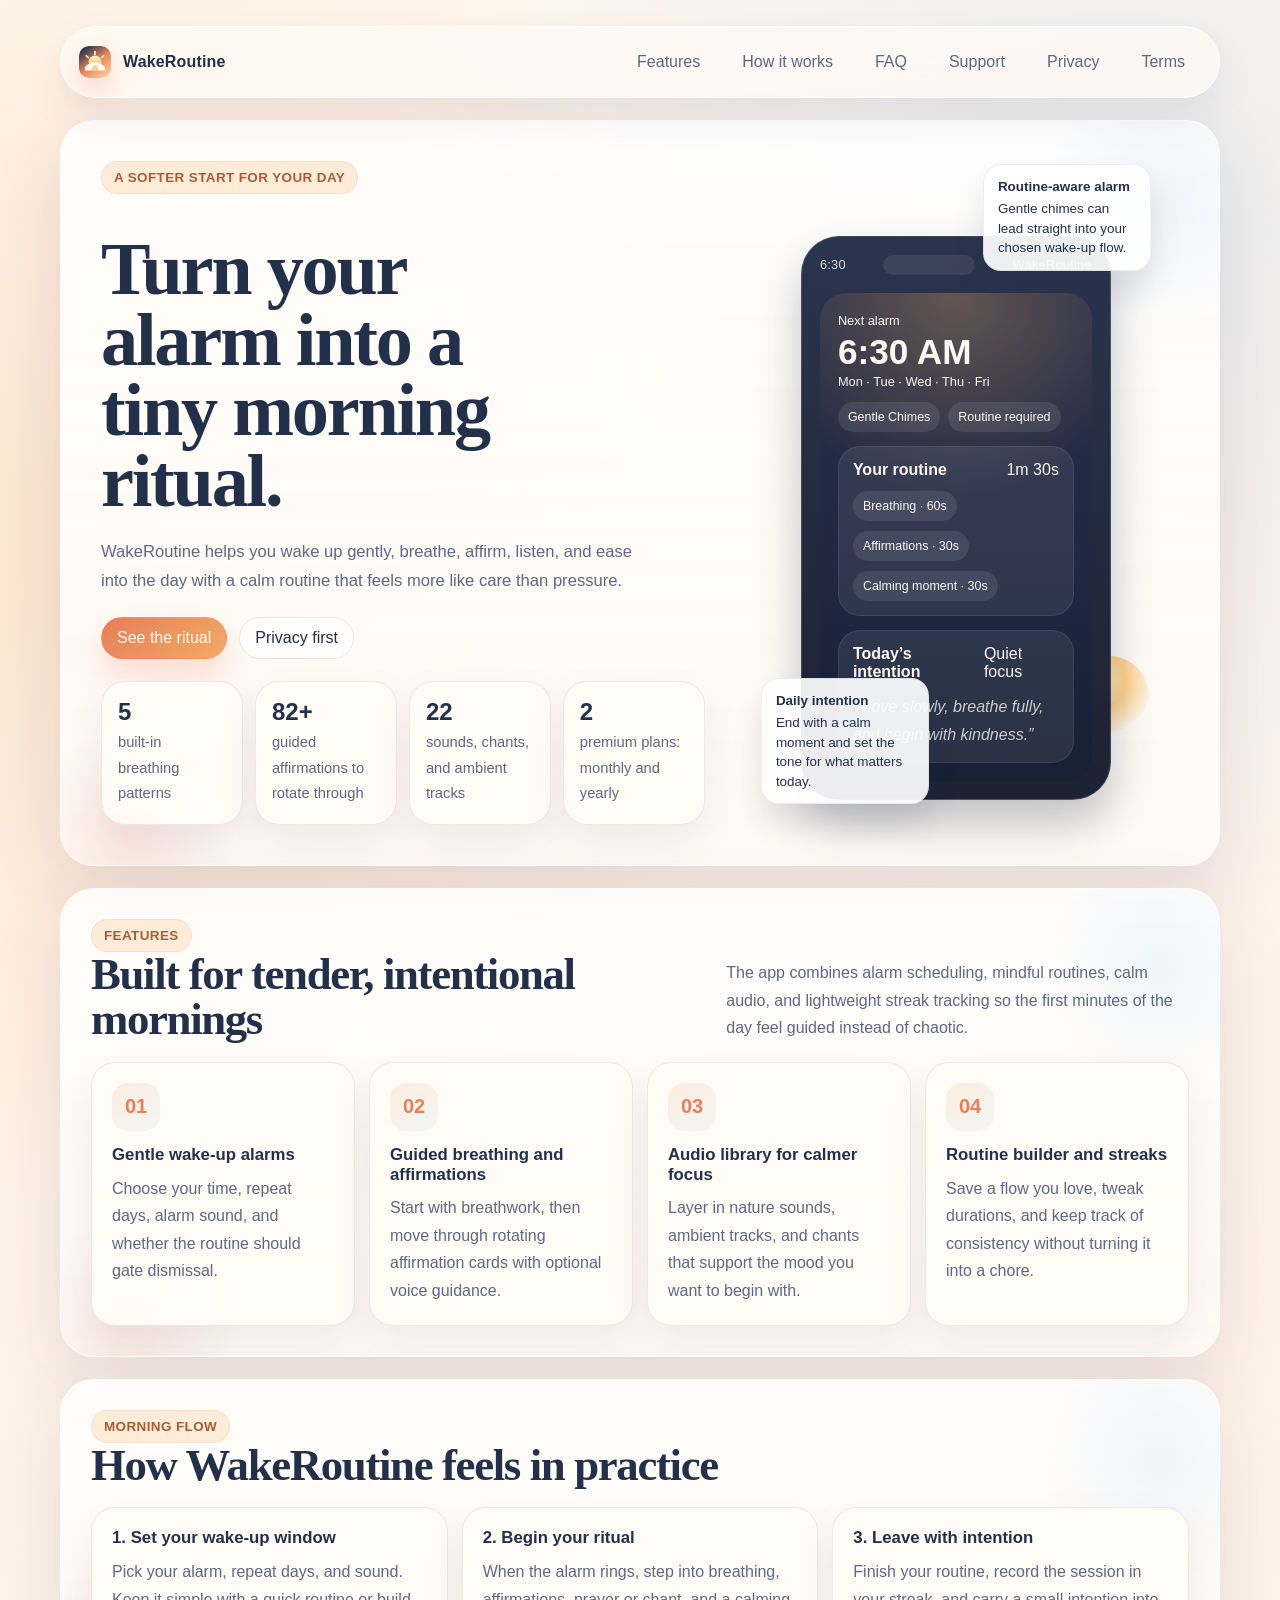
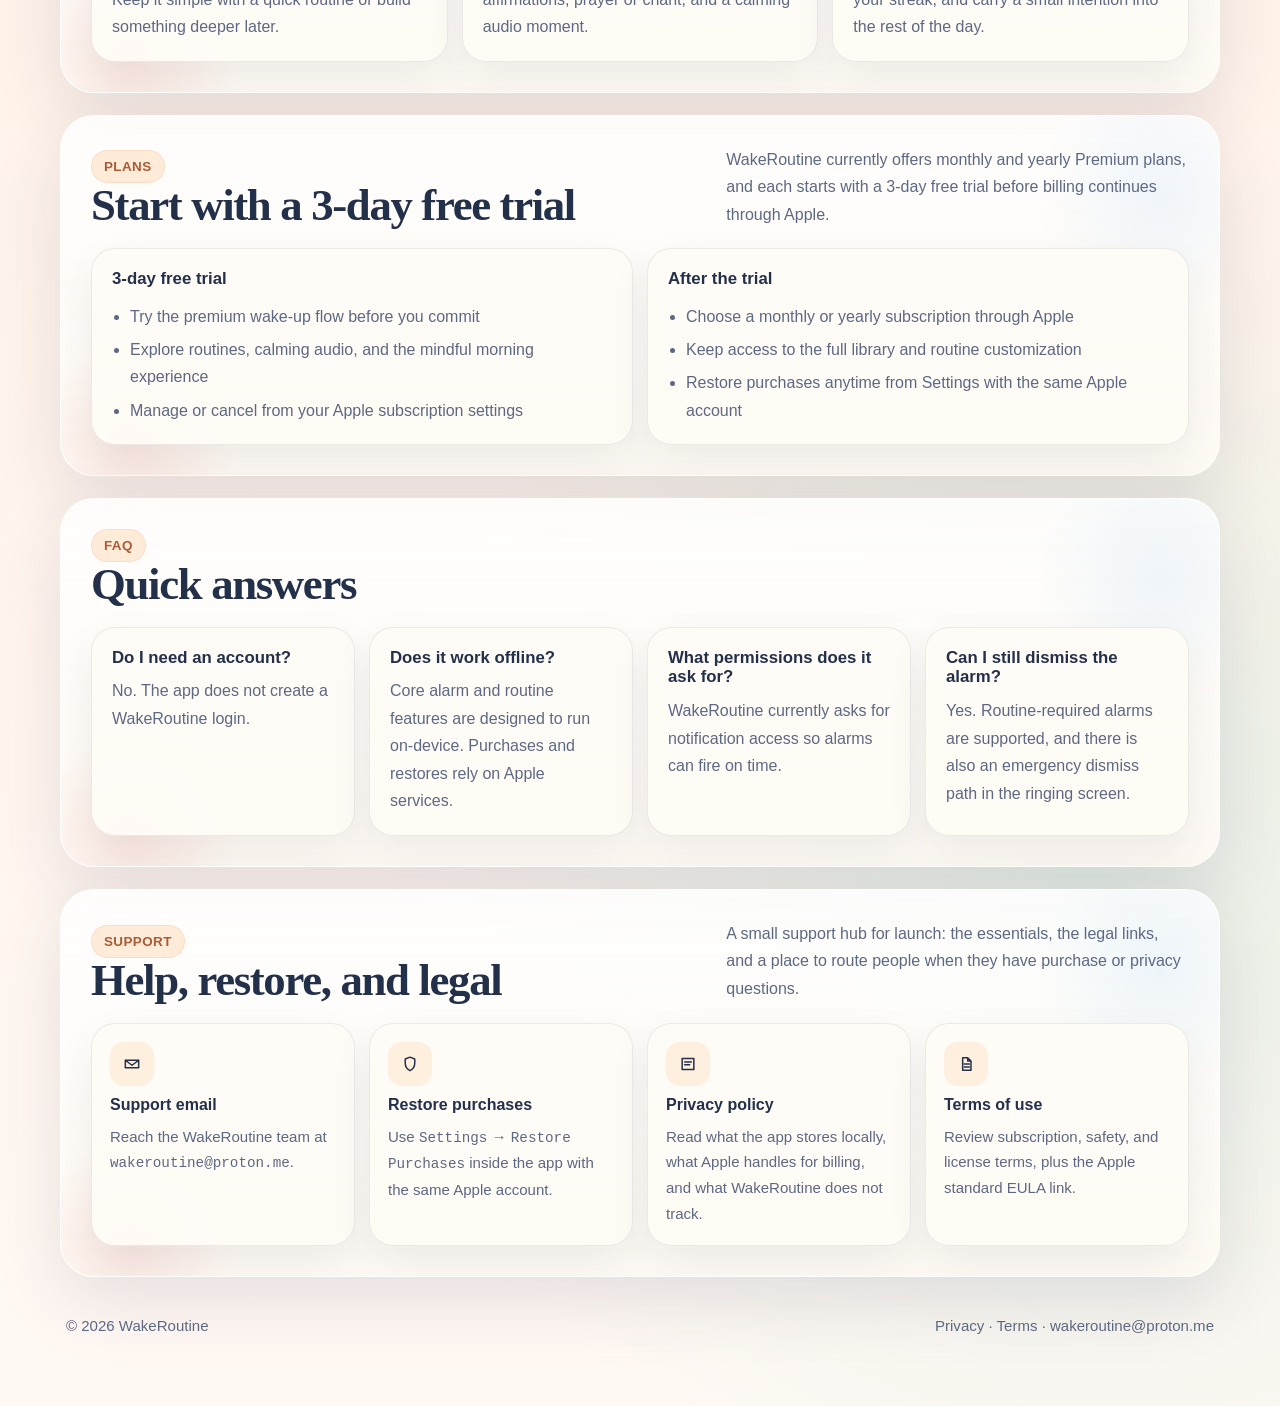
==== index.html @ e78e5053 "Add WakeRoutine marketing website" ====
<!DOCTYPE html>
<html lang="en">
<head>
  <meta charset="UTF-8" />
  <meta name="viewport" content="width=device-width, initial-scale=1.0" />
  <title>WakeRoutine | Gentle alarms and mindful morning rituals</title>
  <meta
    name="description"
    content="WakeRoutine is an iPhone wake-up ritual app with gentle alarms, guided breathing, affirmations, calming audio, chants, streaks, and a customizable morning flow."
  />
  <link rel="icon" href="assets/brand-mark.svg" type="image/svg+xml" />
  <link rel="stylesheet" href="site.css?v=1" />
</head>
<body>
  <div class="page-shell">
    <nav class="topbar" aria-label="Primary">
      <a class="brand" href="./">
        <img src="assets/brand-mark.svg" alt="WakeRoutine brand mark" />
        <span>WakeRoutine</span>
      </a>
      <div class="nav-links">
        <a href="#features">Features</a>
        <a href="#flow">How it works</a>
        <a href="#faq">FAQ</a>
        <a href="#support">Support</a>
        <a href="privacy/">Privacy</a>
        <a href="terms/">Terms</a>
      </div>
    </nav>

    <main class="section-stack">
      <section class="hero">
        <div class="hero-copy">
          <span class="eyebrow">A softer start for your day</span>
          <div>
            <h1>Turn your alarm into a tiny morning ritual.</h1>
          </div>
          <p>
            WakeRoutine helps you wake up gently, breathe, affirm, listen, and ease into the day
            with a calm routine that feels more like care than pressure.
          </p>
          <div class="cta-row">
            <a class="button-link primary" href="#features">See the ritual</a>
            <a class="button-link ghost" href="privacy/">Privacy first</a>
          </div>
          <div class="stats-grid" aria-label="WakeRoutine highlights">
            <article class="stat-card">
              <strong>5</strong>
              <p>built-in breathing patterns</p>
            </article>
            <article class="stat-card">
              <strong>82+</strong>
              <p>guided affirmations to rotate through</p>
            </article>
            <article class="stat-card">
              <strong>22</strong>
              <p>sounds, chants, and ambient tracks</p>
            </article>
            <article class="stat-card">
              <strong>2</strong>
              <p>premium plans: monthly and yearly</p>
            </article>
          </div>
        </div>

        <div class="hero-visual" aria-label="WakeRoutine phone preview">
          <div class="phone-scene">
            <div class="hero-notes" aria-label="WakeRoutine highlights">
              <div class="floating-note one">
                <strong>Routine-aware alarm</strong>
                Gentle chimes can lead straight into your chosen wake-up flow.
              </div>
              <div class="floating-note two">
                <strong>Daily intention</strong>
                End with a calm moment and set the tone for what matters today.
              </div>
            </div>
            <div class="sun-coin" aria-hidden="true"></div>
            <div class="phone-frame">
              <div class="phone-top">
                <span>6:30</span>
                <div class="notch" aria-hidden="true"></div>
                <span>WakeRoutine</span>
              </div>
              <div class="phone-surface">
                <span class="phone-label">Next alarm</span>
                <strong class="alarm-time">6:30 AM</strong>
                <span class="phone-label">Mon · Tue · Wed · Thu · Fri</span>

                <div class="days-row">
                  <span class="day-pill">Gentle Chimes</span>
                  <span class="day-pill">Routine required</span>
                </div>

                <div class="routine-card">
                  <header>
                    <strong>Your routine</strong>
                    <span>1m 30s</span>
                  </header>
                  <div class="steps-cloud">
                    <span class="step-pill">Breathing · 60s</span>
                    <span class="step-pill">Affirmations · 30s</span>
                    <span class="step-pill">Calming moment · 30s</span>
                  </div>
                </div>

                <div class="intention-card">
                  <header>
                    <strong>Today’s intention</strong>
                    <span>Quiet focus</span>
                  </header>
                  <p>“Move slowly, breathe fully, and begin with kindness.”</p>
                </div>
              </div>
            </div>
          </div>
        </div>
      </section>

      <section class="panel" id="features">
        <div class="panel-head">
          <div>
            <span class="tag">Features</span>
            <h2>Built for tender, intentional mornings</h2>
          </div>
          <p class="panel-subcopy">
            The app combines alarm scheduling, mindful routines, calm audio, and lightweight
            streak tracking so the first minutes of the day feel guided instead of chaotic.
          </p>
        </div>

        <div class="card-grid">
          <article class="card">
            <div class="icon-chip">01</div>
            <h3>Gentle wake-up alarms</h3>
            <p>Choose your time, repeat days, alarm sound, and whether the routine should gate dismissal.</p>
          </article>
          <article class="card">
            <div class="icon-chip">02</div>
            <h3>Guided breathing and affirmations</h3>
            <p>Start with breathwork, then move through rotating affirmation cards with optional voice guidance.</p>
          </article>
          <article class="card">
            <div class="icon-chip">03</div>
            <h3>Audio library for calmer focus</h3>
            <p>Layer in nature sounds, ambient tracks, and chants that support the mood you want to begin with.</p>
          </article>
          <article class="card">
            <div class="icon-chip">04</div>
            <h3>Routine builder and streaks</h3>
            <p>Save a flow you love, tweak durations, and keep track of consistency without turning it into a chore.</p>
          </article>
        </div>
      </section>

      <section class="panel" id="flow">
        <div class="panel-head">
          <div>
            <span class="tag">Morning flow</span>
            <h2>How WakeRoutine feels in practice</h2>
          </div>
        </div>

        <div class="flow-grid">
          <article class="flow-card">
            <h3>1. Set your wake-up window</h3>
            <p>Pick your alarm, repeat days, and sound. Keep it simple with a quick routine or build something deeper later.</p>
          </article>
          <article class="flow-card">
            <h3>2. Begin your ritual</h3>
            <p>When the alarm rings, step into breathing, affirmations, prayer or chant, and a calming audio moment.</p>
          </article>
          <article class="flow-card">
            <h3>3. Leave with intention</h3>
            <p>Finish your routine, record the session in your streak, and carry a small intention into the rest of the day.</p>
          </article>
        </div>
      </section>

      <section class="panel">
        <div class="panel-head">
          <div>
            <span class="tag">Plans</span>
            <h2>Start with a 3-day free trial</h2>
          </div>
          <p class="panel-subcopy">
            WakeRoutine currently offers monthly and yearly Premium plans, and each starts with a
            3-day free trial before billing continues through Apple.
          </p>
        </div>

        <div class="comparison-grid">
          <article class="mini-card">
            <h3>3-day free trial</h3>
            <ul>
              <li>Try the premium wake-up flow before you commit</li>
              <li>Explore routines, calming audio, and the mindful morning experience</li>
              <li>Manage or cancel from your Apple subscription settings</li>
            </ul>
          </article>
          <article class="mini-card">
            <h3>After the trial</h3>
            <ul>
              <li>Choose a monthly or yearly subscription through Apple</li>
              <li>Keep access to the full library and routine customization</li>
              <li>Restore purchases anytime from Settings with the same Apple account</li>
            </ul>
          </article>
        </div>
      </section>

      <section class="panel" id="faq">
        <div class="panel-head">
          <div>
            <span class="tag">FAQ</span>
            <h2>Quick answers</h2>
          </div>
        </div>

        <div class="faq-grid">
          <article class="faq-card">
            <h3>Do I need an account?</h3>
            <p>No. The app does not create a WakeRoutine login.</p>
          </article>
          <article class="faq-card">
            <h3>Does it work offline?</h3>
            <p>Core alarm and routine features are designed to run on-device. Purchases and restores rely on Apple services.</p>
          </article>
          <article class="faq-card">
            <h3>What permissions does it ask for?</h3>
            <p>WakeRoutine currently asks for notification access so alarms can fire on time.</p>
          </article>
          <article class="faq-card">
            <h3>Can I still dismiss the alarm?</h3>
            <p>Yes. Routine-required alarms are supported, and there is also an emergency dismiss path in the ringing screen.</p>
          </article>
        </div>
      </section>

      <section class="panel" id="support">
        <div class="panel-head">
          <div>
            <span class="tag">Support</span>
            <h2>Help, restore, and legal</h2>
          </div>
          <p class="panel-subcopy">
            A small support hub for launch: the essentials, the legal links, and a place to route
            people when they have purchase or privacy questions.
          </p>
        </div>

        <div class="support-links-grid">
          <a class="support-link-card" href="mailto:wakeroutine@proton.me?subject=WakeRoutine%20support">
            <span class="support-link-icon" aria-hidden="true">
              <svg viewBox="0 0 24 24" fill="none">
                <path d="M4 7.5h16v9H4zm0 0 8 6 8-6" stroke="currentColor" stroke-width="1.8" stroke-linecap="round" stroke-linejoin="round"/>
              </svg>
            </span>
            <span class="support-link-title">Support email</span>
            <p>Reach the WakeRoutine team at <span class="mono">wakeroutine@proton.me</span>.</p>
          </a>

          <article class="support-link-card">
            <span class="support-link-icon" aria-hidden="true">
              <svg viewBox="0 0 24 24" fill="none">
                <path d="M12 3.8 6.3 6v5.1c0 3.7 2.1 7.1 5.7 8.9 3.6-1.8 5.7-5.2 5.7-8.9V6z" stroke="currentColor" stroke-width="1.8" stroke-linejoin="round"/>
              </svg>
            </span>
            <span class="support-link-title">Restore purchases</span>
            <p>Use <span class="mono">Settings</span> → <span class="mono">Restore Purchases</span> inside the app with the same Apple account.</p>
          </article>

          <a class="support-link-card" href="privacy/">
            <span class="support-link-icon" aria-hidden="true">
              <svg viewBox="0 0 24 24" fill="none">
                <path d="M5 5.5h14v13H5zM8 9.5h8M8 13h6" stroke="currentColor" stroke-width="1.8" stroke-linecap="round" stroke-linejoin="round"/>
              </svg>
            </span>
            <span class="support-link-title">Privacy policy</span>
            <p>Read what the app stores locally, what Apple handles for billing, and what WakeRoutine does not track.</p>
          </a>

          <a class="support-link-card" href="terms/">
            <span class="support-link-icon" aria-hidden="true">
              <svg viewBox="0 0 24 24" fill="none">
                <path d="M8 4.5h6l4 4v11H8zM14 4.5v4h4M10 12h6M10 15.5h6" stroke="currentColor" stroke-width="1.8" stroke-linecap="round" stroke-linejoin="round"/>
              </svg>
            </span>
            <span class="support-link-title">Terms of use</span>
            <p>Review subscription, safety, and license terms, plus the Apple standard EULA link.</p>
          </a>
        </div>
      </section>
    </main>

    <footer class="footer">
      <span>&copy; 2026 WakeRoutine</span>
      <span>
        <a href="privacy/">Privacy</a> ·
        <a href="terms/">Terms</a> ·
        <a href="mailto:wakeroutine@proton.me">wakeroutine@proton.me</a>
      </span>
    </footer>
  </div>
</body>
</html>
---- site.css ----
:root {
  --bg: #fff8f1;
  --bg-soft: #fff3e7;
  --paper: rgba(255, 252, 247, 0.9);
  --paper-strong: rgba(255, 255, 255, 0.96);
  --ink: #23304a;
  --ink-soft: #5d6882;
  --line: rgba(35, 48, 74, 0.09);
  --sun: #f3aa63;
  --sun-deep: #e67f5a;
  --petal: #f4c2ba;
  --butter: #f4dfa0;
  --mint: #9bd9c8;
  --sky: #b9d7f5;
  --shadow: 0 24px 70px rgba(47, 45, 77, 0.12);
  --shadow-soft: 0 18px 40px rgba(47, 45, 77, 0.08);
  --radius-xl: 34px;
  --radius-lg: 24px;
  --radius-md: 18px;
  --radius-sm: 12px;
  --page-width: min(1160px, calc(100% - 32px));
}

* {
  box-sizing: border-box;
}

html {
  scroll-behavior: smooth;
}

body {
  margin: 0;
  min-height: 100vh;
  font-family: "Avenir Next Rounded", "Avenir Next", "Trebuchet MS", sans-serif;
  color: var(--ink);
  background:
    radial-gradient(circle at 10% 18%, rgba(244, 170, 99, 0.22), transparent 25%),
    radial-gradient(circle at 88% 8%, rgba(185, 215, 245, 0.28), transparent 24%),
    radial-gradient(circle at 85% 82%, rgba(155, 217, 200, 0.24), transparent 26%),
    linear-gradient(180deg, #fff6ed 0%, #fff2e8 44%, #fff9f4 100%);
}

a {
  color: inherit;
}

img {
  max-width: 100%;
}

.page-shell {
  width: var(--page-width);
  margin: 0 auto;
  padding: 26px 0 72px;
}

.section-stack {
  display: grid;
  gap: 22px;
}

.topbar {
  position: sticky;
  top: 16px;
  z-index: 10;
  display: flex;
  align-items: center;
  justify-content: space-between;
  gap: 14px;
  margin-bottom: 22px;
  padding: 14px 18px;
  border: 1px solid rgba(255, 255, 255, 0.7);
  border-radius: 999px;
  background: rgba(255, 250, 245, 0.74);
  box-shadow: var(--shadow-soft);
  backdrop-filter: blur(16px);
}

.brand {
  display: inline-flex;
  align-items: center;
  gap: 12px;
  text-decoration: none;
  font-weight: 700;
  letter-spacing: 0.01em;
}

.brand img {
  width: 32px;
  height: 32px;
  border-radius: 10px;
  box-shadow: 0 12px 22px rgba(230, 127, 90, 0.24);
}

.nav-links {
  display: flex;
  flex-wrap: wrap;
  justify-content: flex-end;
  gap: 10px;
}

.nav-links a,
.button-link {
  display: inline-flex;
  align-items: center;
  justify-content: center;
  gap: 8px;
  padding: 11px 15px;
  border: 1px solid transparent;
  border-radius: 999px;
  text-decoration: none;
  color: var(--ink-soft);
  transition: transform 160ms ease, border-color 160ms ease, background 160ms ease, color 160ms ease;
}

.nav-links a:hover,
.button-link:hover {
  color: var(--ink);
  border-color: rgba(35, 48, 74, 0.12);
  background: rgba(255, 255, 255, 0.7);
  transform: translateY(-1px);
}

.button-link.primary {
  color: #fff8f2;
  background: linear-gradient(135deg, var(--sun-deep), var(--sun));
  box-shadow: 0 16px 28px rgba(230, 127, 90, 0.22);
}

.button-link.primary:hover {
  color: #fff8f2;
  border-color: transparent;
  background: linear-gradient(135deg, #dd734f, #efaa60);
}

.button-link.ghost {
  border-color: rgba(35, 48, 74, 0.1);
  background: rgba(255, 255, 255, 0.68);
  color: var(--ink);
}

.hero,
.panel {
  position: relative;
  overflow: hidden;
  border: 1px solid rgba(255, 255, 255, 0.72);
  border-radius: var(--radius-xl);
  background: linear-gradient(180deg, rgba(255, 255, 255, 0.86), rgba(255, 250, 244, 0.94));
  box-shadow: var(--shadow);
}

.hero::before,
.panel::before {
  content: "";
  position: absolute;
  inset: auto auto -80px -40px;
  width: 220px;
  height: 220px;
  border-radius: 50%;
  background: radial-gradient(circle, rgba(244, 194, 186, 0.32), transparent 68%);
  pointer-events: none;
}

.hero::after,
.panel::after {
  content: "";
  position: absolute;
  inset: -40px -60px auto auto;
  width: 240px;
  height: 240px;
  border-radius: 50%;
  background: radial-gradient(circle, rgba(185, 215, 245, 0.22), transparent 72%);
  pointer-events: none;
}

.hero {
  display: grid;
  grid-template-columns: minmax(0, 1.15fr) minmax(300px, 0.85fr);
  gap: 28px;
  padding: 40px;
}

.hero-copy,
.hero-visual,
.panel-body,
.panel-head,
.footer,
.support-links-grid,
.comparison-grid,
.card-grid,
.flow-grid,
.faq-grid,
.detail-grid,
.legal-grid,
.steps-cloud,
.stats-grid {
  position: relative;
  z-index: 1;
}

.eyebrow,
.tag {
  display: inline-flex;
  align-items: center;
  gap: 8px;
  width: fit-content;
  padding: 8px 12px;
  border-radius: 999px;
  background: rgba(255, 235, 214, 0.95);
  border: 1px solid rgba(230, 127, 90, 0.15);
  color: #a85c38;
  font-size: 0.84rem;
  font-weight: 700;
  letter-spacing: 0.03em;
  text-transform: uppercase;
}

h1,
h2,
h3 {
  margin: 0;
  color: var(--ink);
}

h1,
h2 {
  font-family: "Iowan Old Style", "Palatino Linotype", "Book Antiqua", serif;
  letter-spacing: -0.03em;
}

h1 {
  font-size: clamp(2.8rem, 5.8vw, 5.2rem);
  line-height: 0.95;
  max-width: 11ch;
  margin-top: 18px;
}

h2 {
  font-size: clamp(1.9rem, 3.5vw, 3rem);
  line-height: 1;
}

h3 {
  font-size: 1.05rem;
  line-height: 1.18;
}

p {
  margin: 0;
  color: var(--ink-soft);
  font-size: 1rem;
  line-height: 1.72;
}

.hero-copy {
  display: flex;
  flex-direction: column;
  gap: 22px;
}

.hero-copy p {
  max-width: 60ch;
  font-size: 1.04rem;
}

.cta-row {
  display: flex;
  flex-wrap: wrap;
  gap: 12px;
}

.stats-grid {
  display: grid;
  grid-template-columns: repeat(4, minmax(0, 1fr));
  gap: 12px;
}

.stat-card,
.card,
.flow-card,
.faq-card,
.detail-card,
.mini-card,
.legal-card {
  border-radius: var(--radius-lg);
  border: 1px solid var(--line);
  background: var(--paper);
  box-shadow: var(--shadow-soft);
}

.stat-card {
  padding: 18px 16px;
}

.stat-card strong {
  display: block;
  font-size: 1.5rem;
  line-height: 1;
  color: var(--ink);
}

.stat-card p {
  margin-top: 6px;
  font-size: 0.92rem;
}

.hero-visual {
  display: grid;
  place-items: center;
}

.phone-scene {
  position: relative;
  width: min(100%, 360px);
  padding: 12px 14px 22px;
}

.hero-notes {
  display: grid;
  gap: 12px;
  margin-bottom: 14px;
}

.phone-frame {
  position: relative;
  z-index: 1;
  padding: 18px;
  border-radius: 38px;
  background:
    linear-gradient(180deg, rgba(39, 48, 74, 0.98), rgba(25, 30, 47, 0.98)),
    linear-gradient(180deg, rgba(255, 255, 255, 0.25), transparent);
  border: 1px solid rgba(255, 255, 255, 0.16);
  box-shadow: 0 24px 44px rgba(35, 48, 74, 0.28);
}

.phone-top {
  display: flex;
  align-items: center;
  justify-content: space-between;
  color: rgba(255, 255, 255, 0.82);
  font-size: 0.8rem;
  letter-spacing: 0.02em;
  margin-bottom: 18px;
}

.notch {
  width: 92px;
  height: 20px;
  border-radius: 999px;
  background: rgba(255, 255, 255, 0.08);
}

.phone-surface {
  overflow: hidden;
  border-radius: 26px;
  padding: 18px;
  background:
    radial-gradient(circle at top, rgba(244, 170, 99, 0.3), transparent 40%),
    linear-gradient(180deg, #27314b 0%, #1f2741 58%, #182036 100%);
}

.phone-surface h3,
.phone-surface p,
.phone-surface span,
.phone-surface strong {
  color: #fff7f0;
}

.phone-label {
  color: rgba(255, 255, 255, 0.62);
  font-size: 0.8rem;
}

.alarm-time {
  display: block;
  font-size: 2.2rem;
  line-height: 0.95;
  margin: 6px 0 4px;
  font-weight: 700;
}

.days-row {
  display: flex;
  flex-wrap: wrap;
  gap: 8px;
  margin-top: 12px;
}

.day-pill,
.step-pill {
  display: inline-flex;
  align-items: center;
  gap: 6px;
  padding: 8px 10px;
  border-radius: 999px;
  background: rgba(255, 255, 255, 0.09);
  font-size: 0.78rem;
}

.routine-card,
.intention-card {
  margin-top: 14px;
  padding: 14px;
  border-radius: 22px;
  background: rgba(255, 255, 255, 0.08);
  border: 1px solid rgba(255, 255, 255, 0.08);
}

.routine-card header,
.intention-card header {
  display: flex;
  align-items: center;
  justify-content: space-between;
  gap: 10px;
  margin-bottom: 12px;
}

.steps-cloud {
  display: flex;
  flex-wrap: wrap;
  gap: 10px;
}

.intention-card p {
  font-style: italic;
  color: rgba(255, 247, 240, 0.78);
}

.floating-note {
  position: relative;
  z-index: 2;
  max-width: none;
  padding: 12px 14px;
  border-radius: 18px;
  background: rgba(255, 255, 255, 0.92);
  border: 1px solid rgba(35, 48, 74, 0.08);
  box-shadow: 0 20px 30px rgba(35, 48, 74, 0.12);
  color: var(--ink);
  font-size: 0.84rem;
  line-height: 1.45;
  animation: bob 8s ease-in-out infinite;
}

.floating-note strong {
  display: block;
  margin-bottom: 3px;
}

.floating-note.two {
  animation-delay: -3s;
}

.sun-coin {
  position: absolute;
  right: 6px;
  top: 122px;
  width: 80px;
  height: 80px;
  border-radius: 50%;
  background: radial-gradient(circle at 35% 30%, #fff5cb 0%, #ffd28a 38%, rgba(255, 210, 138, 0.15) 72%, transparent 73%);
  filter: blur(0.2px);
  animation: rise 7s ease-in-out infinite;
}

.panel {
  padding: 30px;
}

.panel-head {
  display: flex;
  align-items: flex-end;
  justify-content: space-between;
  gap: 18px;
  margin-bottom: 20px;
}

.panel-subcopy {
  max-width: 52ch;
}

.card-grid {
  display: grid;
  grid-template-columns: repeat(4, minmax(0, 1fr));
  gap: 14px;
}

.card,
.flow-card,
.faq-card,
.detail-card,
.mini-card,
.legal-card {
  padding: 20px;
}

.icon-chip {
  display: grid;
  place-items: center;
  width: 48px;
  height: 48px;
  margin-bottom: 14px;
  border-radius: 16px;
  background: linear-gradient(145deg, rgba(244, 170, 99, 0.18), rgba(185, 215, 245, 0.18));
  color: var(--sun-deep);
  font-size: 1.25rem;
  font-weight: 700;
}

.card p,
.flow-card p,
.faq-card p,
.detail-card p,
.mini-card p,
.legal-card p {
  margin-top: 10px;
}

.flow-grid,
.faq-grid,
.detail-grid,
.comparison-grid,
.support-links-grid,
.legal-grid {
  display: grid;
  gap: 14px;
}

.flow-grid {
  grid-template-columns: repeat(3, minmax(0, 1fr));
}

.comparison-grid {
  grid-template-columns: repeat(2, minmax(0, 1fr));
}

.mini-card ul,
.legal-card ul,
.clean-list {
  margin: 14px 0 0;
  padding-left: 18px;
  color: var(--ink-soft);
  line-height: 1.7;
}

.mini-card li + li,
.legal-card li + li,
.clean-list li + li {
  margin-top: 6px;
}

.support-links-grid,
.faq-grid {
  grid-template-columns: repeat(4, minmax(0, 1fr));
}

.support-link-card {
  display: flex;
  flex-direction: column;
  gap: 10px;
  min-height: 164px;
  padding: 18px;
  border-radius: var(--radius-lg);
  border: 1px solid var(--line);
  background: var(--paper);
  box-shadow: var(--shadow-soft);
  text-decoration: none;
}

.support-link-card:hover {
  transform: translateY(-2px);
}

.support-link-icon {
  display: grid;
  place-items: center;
  width: 44px;
  height: 44px;
  border-radius: 14px;
  background: rgba(244, 170, 99, 0.16);
}

.support-link-icon svg {
  width: 20px;
  height: 20px;
}

.support-link-title {
  font-weight: 700;
}

.support-link-card p {
  font-size: 0.94rem;
}

.faq-grid {
  align-items: stretch;
}

.detail-grid,
.legal-grid {
  grid-template-columns: repeat(2, minmax(0, 1fr));
  align-items: start;
}

.callout {
  width: fit-content;
  padding: 12px 16px;
  border-radius: 18px;
  background: rgba(255, 235, 214, 0.86);
  border: 1px solid rgba(230, 127, 90, 0.12);
  color: #8f5535;
  box-shadow: var(--shadow-soft);
}

.footer {
  display: flex;
  align-items: center;
  justify-content: space-between;
  gap: 14px;
  margin-top: 22px;
  padding: 18px 6px 0;
  color: var(--ink-soft);
  font-size: 0.94rem;
}

.footer a {
  text-decoration: none;
}

.footer a:hover {
  text-decoration: underline;
}

.mono {
  font-family: "SFMono-Regular", "Menlo", "Consolas", monospace;
  font-size: 0.95em;
}

.legal-hero {
  grid-template-columns: minmax(0, 1.05fr) minmax(280px, 0.95fr);
  align-items: start;
}

.legal-hero .hero-copy p {
  max-width: 58ch;
}

.legal-hero .legal-grid {
  align-self: start;
  align-content: start;
}

.legal-hero .legal-card {
  height: fit-content;
  padding: 18px;
}

@keyframes bob {
  0%,
  100% {
    transform: translateY(0);
  }
  50% {
    transform: translateY(-8px);
  }
}

@keyframes rise {
  0%,
  100% {
    transform: translateY(0) scale(1);
  }
  50% {
    transform: translateY(-10px) scale(1.05);
  }
}

@media (max-width: 1080px) {
  .hero,
  .legal-hero,
  .card-grid,
  .support-links-grid,
  .faq-grid,
  .flow-grid,
  .detail-grid,
  .legal-grid {
    grid-template-columns: 1fr 1fr;
  }

  .stats-grid {
    grid-template-columns: repeat(2, minmax(0, 1fr));
  }
}

@media (max-width: 820px) {
  .page-shell {
    width: min(100% - 20px, 100%);
    padding-top: 18px;
  }

  .topbar,
  .hero,
  .panel,
  .footer {
    border-radius: 24px;
  }

  .topbar,
  .footer {
    flex-direction: column;
    align-items: flex-start;
  }

  .nav-links {
    width: 100%;
    justify-content: flex-start;
  }

  .hero,
  .legal-hero,
  .card-grid,
  .flow-grid,
  .comparison-grid,
  .support-links-grid,
  .faq-grid,
  .detail-grid,
  .legal-grid {
    grid-template-columns: 1fr;
  }

  .hero,
  .panel {
    padding: 24px;
  }

  .hero-notes {
    grid-template-columns: 1fr;
  }

  h1 {
    max-width: none;
    font-size: clamp(2.5rem, 10vw, 4rem);
  }

  .phone-scene {
    width: 100%;
    max-width: 360px;
    padding: 8px 0 0;
  }

  .sun-coin {
    top: 182px;
    right: 8px;
  }
}

@media (min-width: 821px) {
  .phone-scene {
    width: min(100%, 390px);
    padding: 18px 18px 22px;
  }

  .hero-notes {
    position: absolute;
    inset: 0;
    margin: 0;
    pointer-events: none;
  }

  .floating-note {
    position: absolute;
    width: 168px;
  }

  .floating-note.one {
    top: 0;
    right: 0;
  }

  .floating-note.two {
    left: 0;
    bottom: 18px;
  }

  .phone-frame {
    margin: 54px 22px 0;
  }

  .sun-coin {
    top: auto;
    right: 2px;
    bottom: 86px;
  }
}

@media (prefers-reduced-motion: reduce) {
  html {
    scroll-behavior: auto;
  }

  *,
  *::before,
  *::after {
    animation: none !important;
    transition: none !important;
  }
}
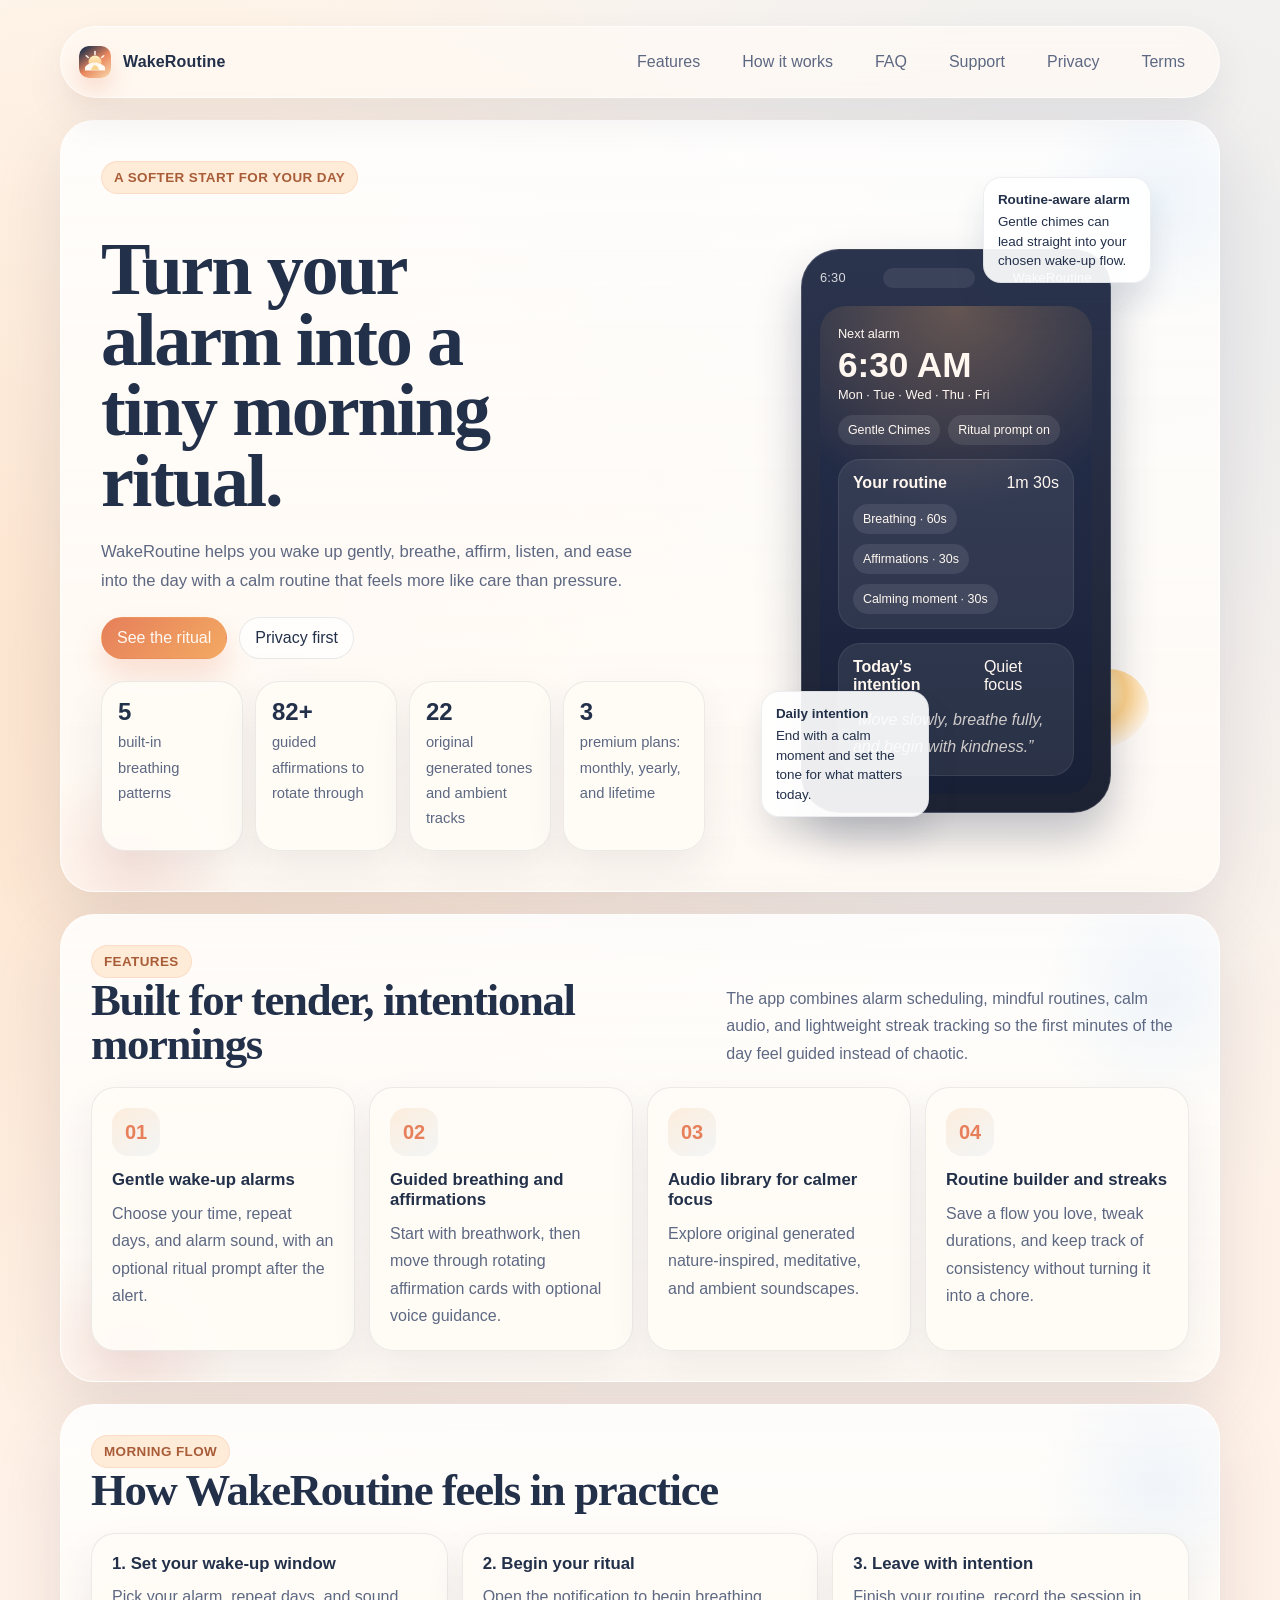
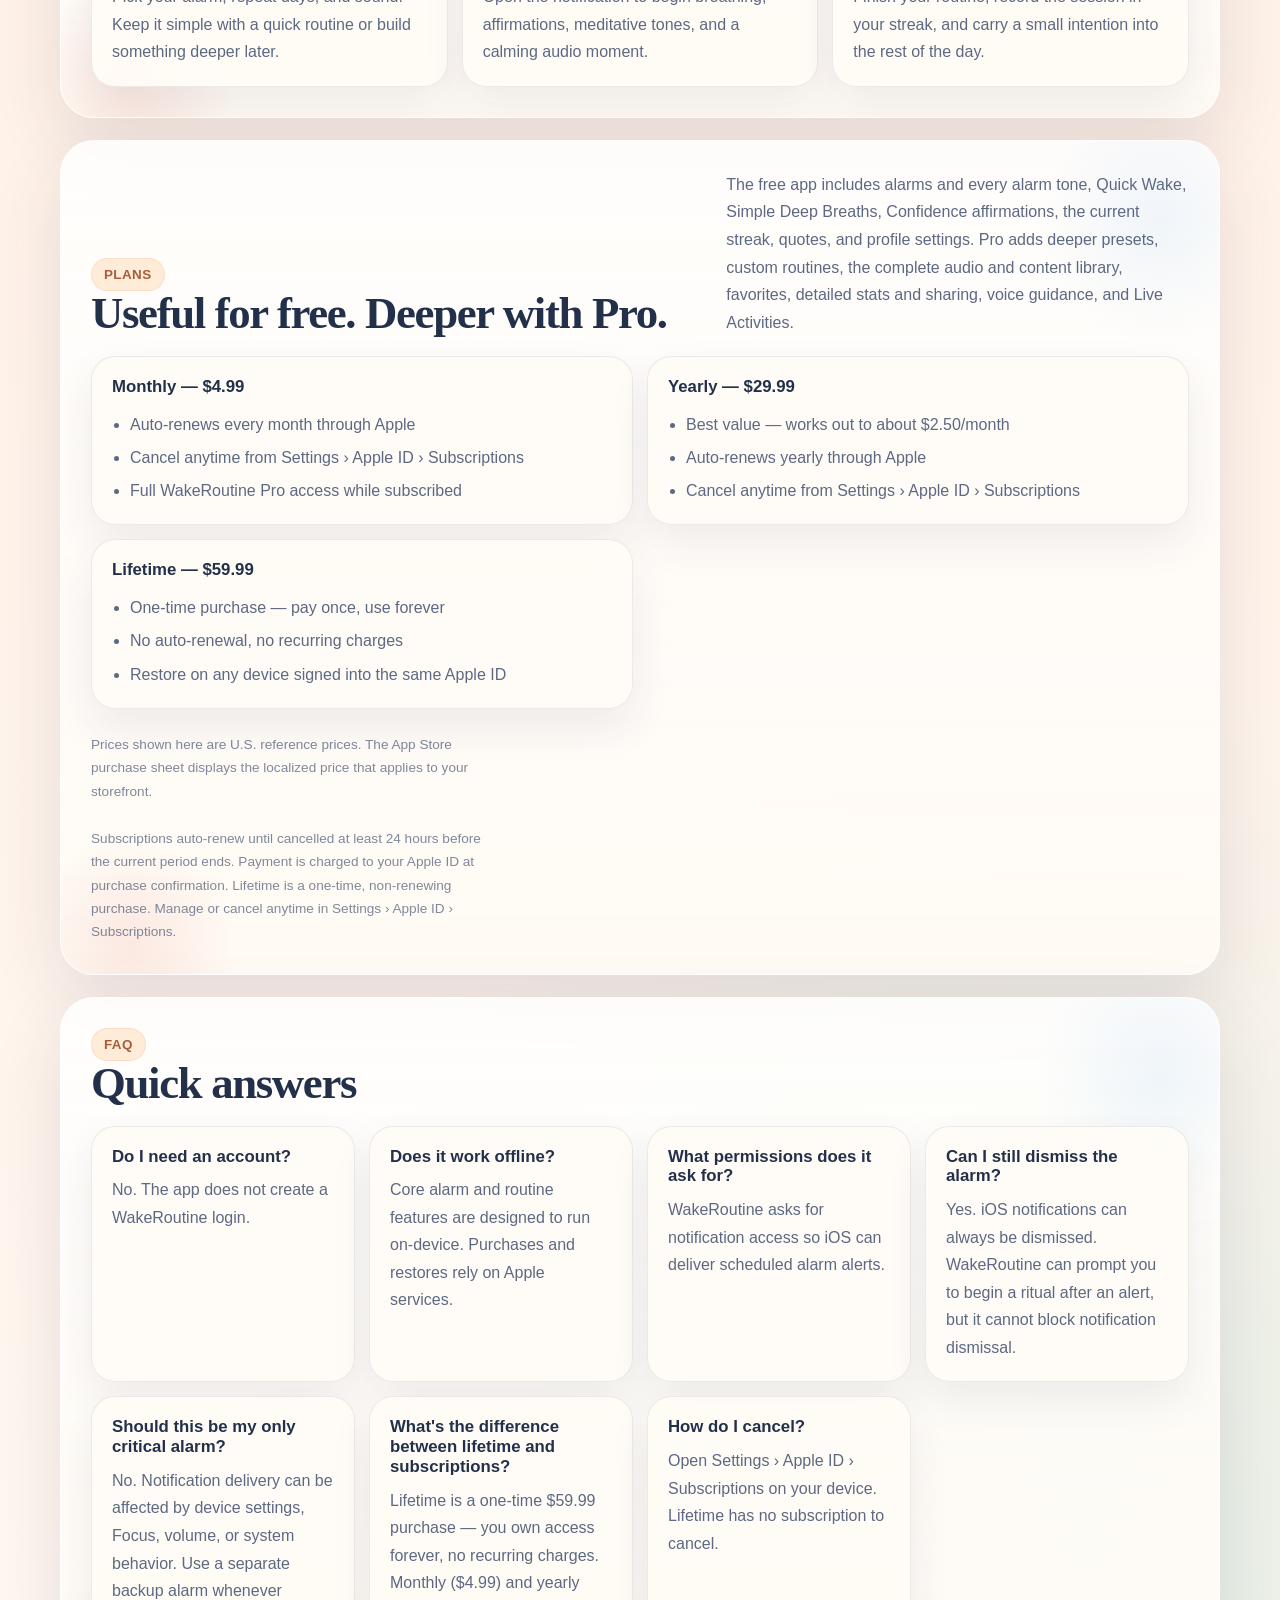
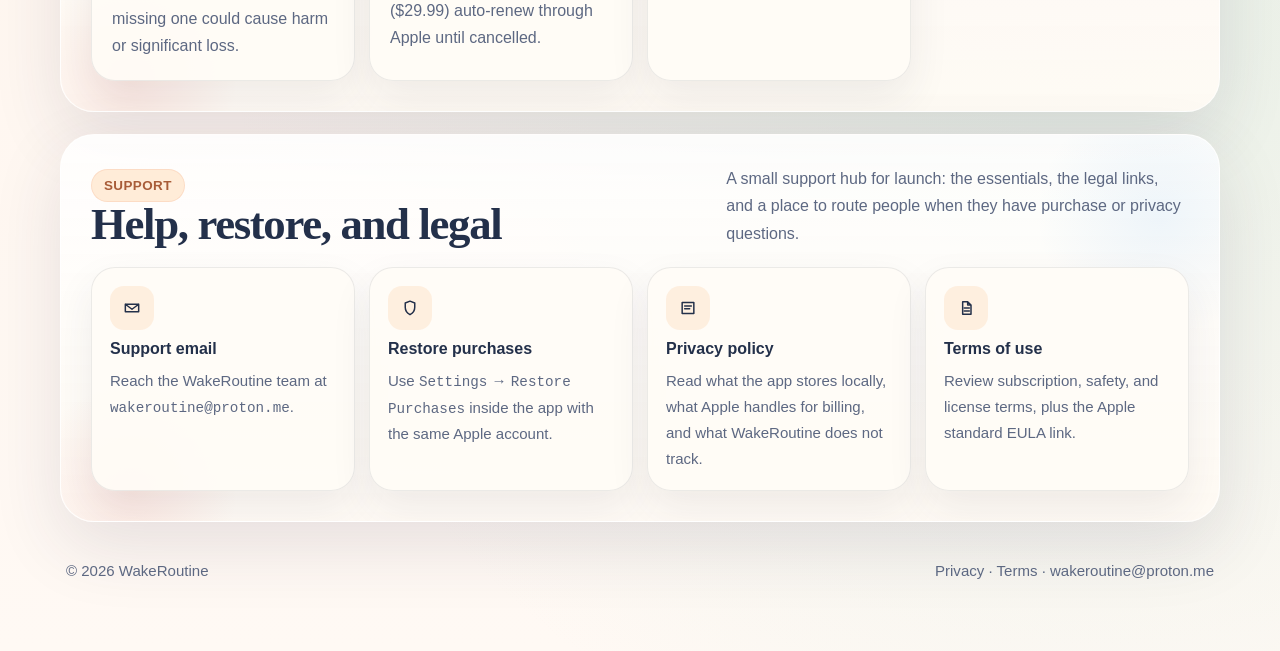
==== commit 0ee74fbc: "Align launch site with WakeRoutine 1.0" ====
--- a/index.html
+++ b/index.html
@@ -6,8 +6,9 @@
   <title>WakeRoutine | Gentle alarms and mindful morning rituals</title>
   <meta
     name="description"
-    content="WakeRoutine is an iPhone wake-up ritual app with gentle alarms, guided breathing, affirmations, calming audio, chants, streaks, and a customizable morning flow."
+    content="WakeRoutine is an iPhone app for scheduled alarms, guided breathing, affirmations, generated calming audio, streaks, and customizable morning rituals."
   />
+  <meta name="theme-color" content="#fff8f1" />
   <link rel="icon" href="assets/brand-mark.svg" type="image/svg+xml" />
   <link rel="stylesheet" href="site.css?v=1" />
 </head>
@@ -54,11 +55,11 @@
             </article>
             <article class="stat-card">
               <strong>22</strong>
-              <p>sounds, chants, and ambient tracks</p>
+              <p>original generated tones and ambient tracks</p>
             </article>
             <article class="stat-card">
-              <strong>2</strong>
-              <p>premium plans: monthly and yearly</p>
+              <strong>3</strong>
+              <p>premium plans: monthly, yearly, and lifetime</p>
             </article>
           </div>
         </div>
@@ -89,7 +90,7 @@
 
                 <div class="days-row">
                   <span class="day-pill">Gentle Chimes</span>
-                  <span class="day-pill">Routine required</span>
+                  <span class="day-pill">Ritual prompt on</span>
                 </div>
 
                 <div class="routine-card">
@@ -133,7 +134,7 @@
           <article class="card">
             <div class="icon-chip">01</div>
             <h3>Gentle wake-up alarms</h3>
-            <p>Choose your time, repeat days, alarm sound, and whether the routine should gate dismissal.</p>
+            <p>Choose your time, repeat days, and alarm sound, with an optional ritual prompt after the alert.</p>
           </article>
           <article class="card">
             <div class="icon-chip">02</div>
@@ -143,7 +144,7 @@
           <article class="card">
             <div class="icon-chip">03</div>
             <h3>Audio library for calmer focus</h3>
-            <p>Layer in nature sounds, ambient tracks, and chants that support the mood you want to begin with.</p>
+            <p>Explore original generated nature-inspired, meditative, and ambient soundscapes.</p>
           </article>
           <article class="card">
             <div class="icon-chip">04</div>
@@ -168,7 +169,7 @@
           </article>
           <article class="flow-card">
             <h3>2. Begin your ritual</h3>
-            <p>When the alarm rings, step into breathing, affirmations, prayer or chant, and a calming audio moment.</p>
+            <p>Open the notification to begin breathing, affirmations, meditative tones, and a calming audio moment.</p>
           </article>
           <article class="flow-card">
             <h3>3. Leave with intention</h3>
@@ -181,32 +182,52 @@
         <div class="panel-head">
           <div>
             <span class="tag">Plans</span>
-            <h2>Start with a 3-day free trial</h2>
+            <h2>Useful for free. Deeper with Pro.</h2>
           </div>
           <p class="panel-subcopy">
-            WakeRoutine currently offers monthly and yearly Premium plans, and each starts with a
-            3-day free trial before billing continues through Apple.
+            The free app includes alarms and every alarm tone, Quick Wake, Simple Deep Breaths,
+            Confidence affirmations, the current streak, quotes, and profile settings. Pro adds
+            deeper presets, custom routines, the complete audio and content library, favorites,
+            detailed stats and sharing, voice guidance, and Live Activities.
           </p>
         </div>
 
         <div class="comparison-grid">
           <article class="mini-card">
-            <h3>3-day free trial</h3>
+            <h3>Monthly — $4.99</h3>
             <ul>
-              <li>Try the premium wake-up flow before you commit</li>
-              <li>Explore routines, calming audio, and the mindful morning experience</li>
-              <li>Manage or cancel from your Apple subscription settings</li>
+              <li>Auto-renews every month through Apple</li>
+              <li>Cancel anytime from Settings › Apple ID › Subscriptions</li>
+              <li>Full WakeRoutine Pro access while subscribed</li>
             </ul>
           </article>
           <article class="mini-card">
-            <h3>After the trial</h3>
+            <h3>Yearly — $29.99</h3>
             <ul>
-              <li>Choose a monthly or yearly subscription through Apple</li>
-              <li>Keep access to the full library and routine customization</li>
-              <li>Restore purchases anytime from Settings with the same Apple account</li>
+              <li>Best value — works out to about $2.50/month</li>
+              <li>Auto-renews yearly through Apple</li>
+              <li>Cancel anytime from Settings › Apple ID › Subscriptions</li>
             </ul>
           </article>
-        </div>
+          <article class="mini-card">
+            <h3>Lifetime — $59.99</h3>
+            <ul>
+              <li>One-time purchase — pay once, use forever</li>
+              <li>No auto-renewal, no recurring charges</li>
+              <li>Restore on any device signed into the same Apple ID</li>
+            </ul>
+          </article>
+        </div>
+
+        <p class="panel-subcopy pricing-note">
+          Prices shown here are U.S. reference prices. The App Store purchase sheet displays the
+          localized price that applies to your storefront.
+        </p>
+        <p class="panel-subcopy pricing-note">
+          Subscriptions auto-renew until cancelled at least 24 hours before the current period ends.
+          Payment is charged to your Apple ID at purchase confirmation. Lifetime is a one-time,
+          non-renewing purchase. Manage or cancel anytime in Settings › Apple ID › Subscriptions.
+        </p>
       </section>
 
       <section class="panel" id="faq">
@@ -228,11 +249,23 @@
           </article>
           <article class="faq-card">
             <h3>What permissions does it ask for?</h3>
-            <p>WakeRoutine currently asks for notification access so alarms can fire on time.</p>
+            <p>WakeRoutine asks for notification access so iOS can deliver scheduled alarm alerts.</p>
           </article>
           <article class="faq-card">
             <h3>Can I still dismiss the alarm?</h3>
-            <p>Yes. Routine-required alarms are supported, and there is also an emergency dismiss path in the ringing screen.</p>
+            <p>Yes. iOS notifications can always be dismissed. WakeRoutine can prompt you to begin a ritual after an alert, but it cannot block notification dismissal.</p>
+          </article>
+          <article class="faq-card">
+            <h3>Should this be my only critical alarm?</h3>
+            <p>No. Notification delivery can be affected by device settings, Focus, volume, or system behavior. Use a separate backup alarm whenever missing one could cause harm or significant loss.</p>
+          </article>
+          <article class="faq-card">
+            <h3>What's the difference between lifetime and subscriptions?</h3>
+            <p>Lifetime is a one-time $59.99 purchase — you own access forever, no recurring charges. Monthly ($4.99) and yearly ($29.99) auto-renew through Apple until cancelled.</p>
+          </article>
+          <article class="faq-card">
+            <h3>How do I cancel?</h3>
+            <p>Open Settings › Apple ID › Subscriptions on your device. Lifetime has no subscription to cancel.</p>
           </article>
         </div>
       </section>
--- a/site.css
+++ b/site.css
@@ -45,6 +45,18 @@
   color: inherit;
 }
 
+a:focus-visible,
+button:focus-visible {
+  outline: 3px solid var(--sun-deep);
+  outline-offset: 3px;
+}
+
+.pricing-note {
+  margin-top: 1.5rem;
+  font-size: 0.85rem;
+  opacity: 0.78;
+}
+
 img {
   max-width: 100%;
 }
@@ -132,6 +144,20 @@
   color: #fff8f2;
   border-color: transparent;
   background: linear-gradient(135deg, #dd734f, #efaa60);
+}
+
+@media (prefers-reduced-motion: reduce) {
+  html {
+    scroll-behavior: auto;
+  }
+
+  *,
+  *::before,
+  *::after {
+    animation-duration: 0.01ms !important;
+    animation-iteration-count: 1 !important;
+    transition-duration: 0.01ms !important;
+  }
 }
 
 .button-link.ghost {
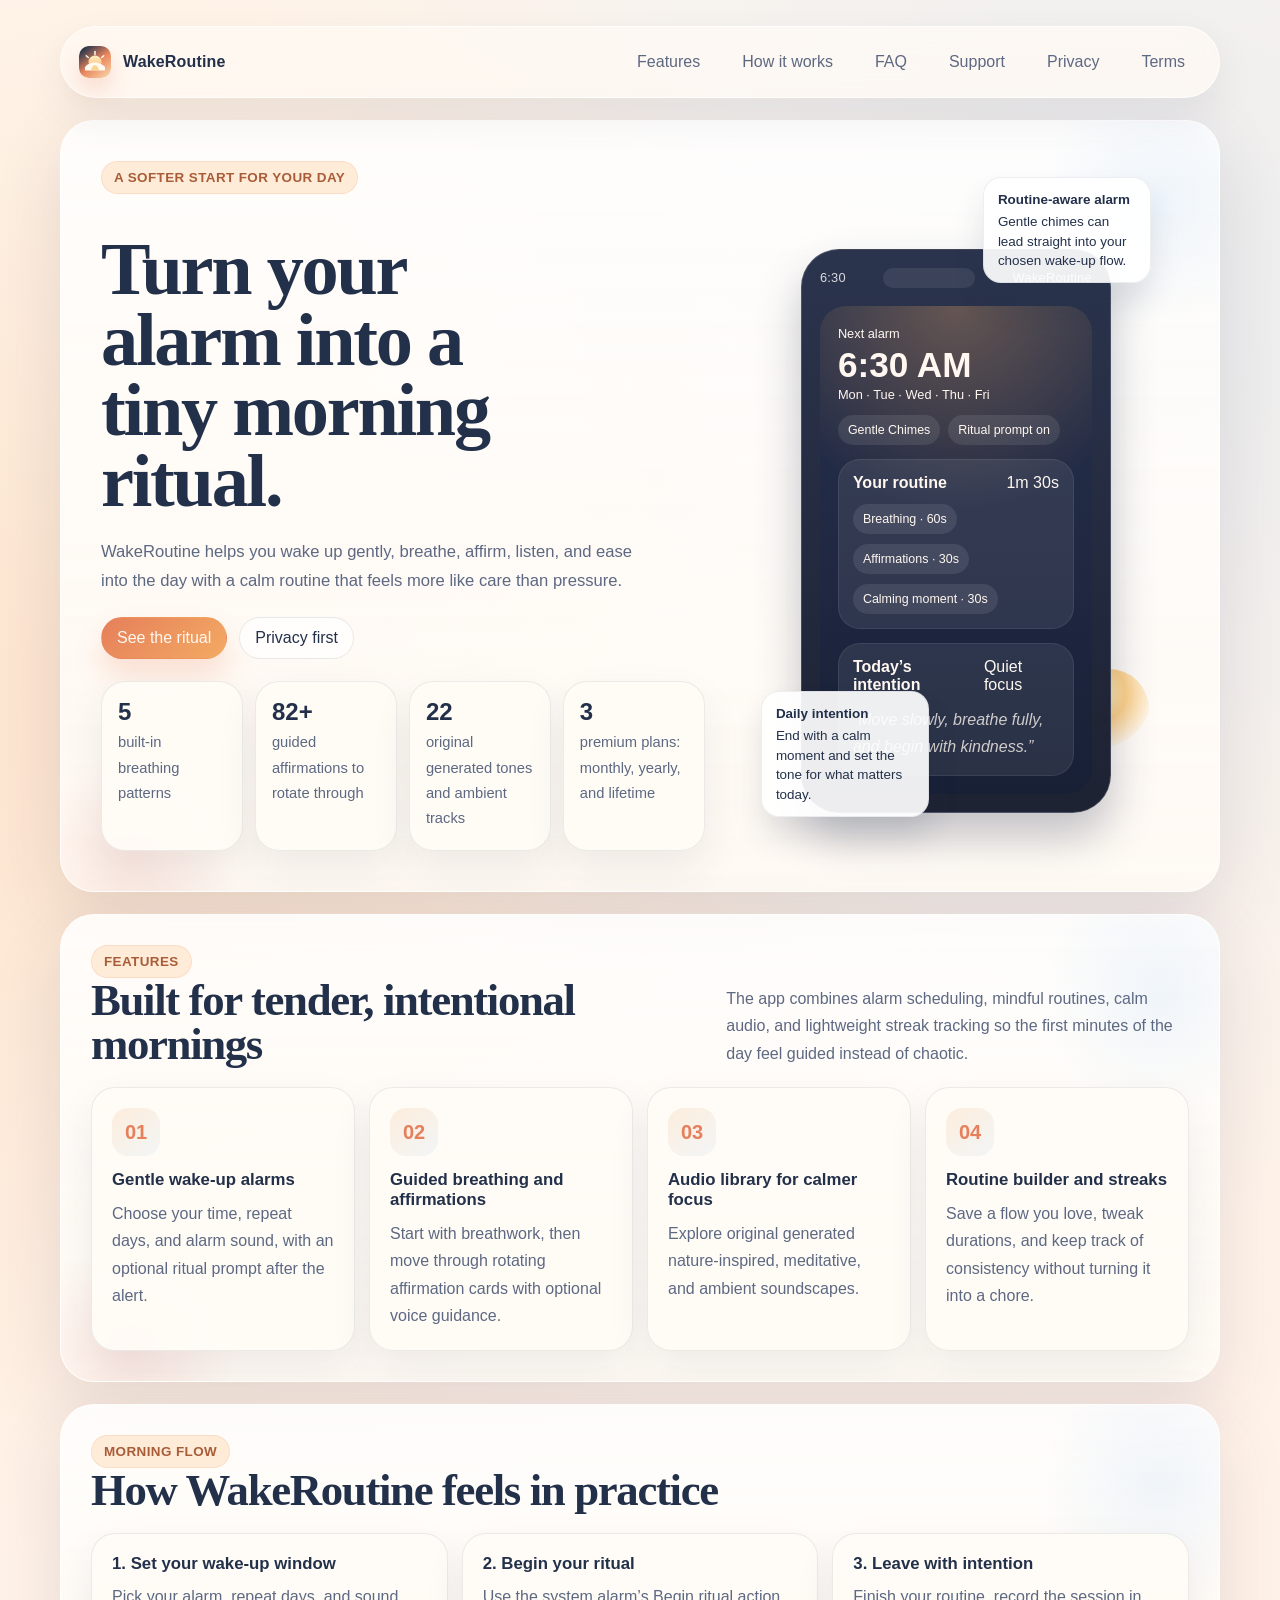
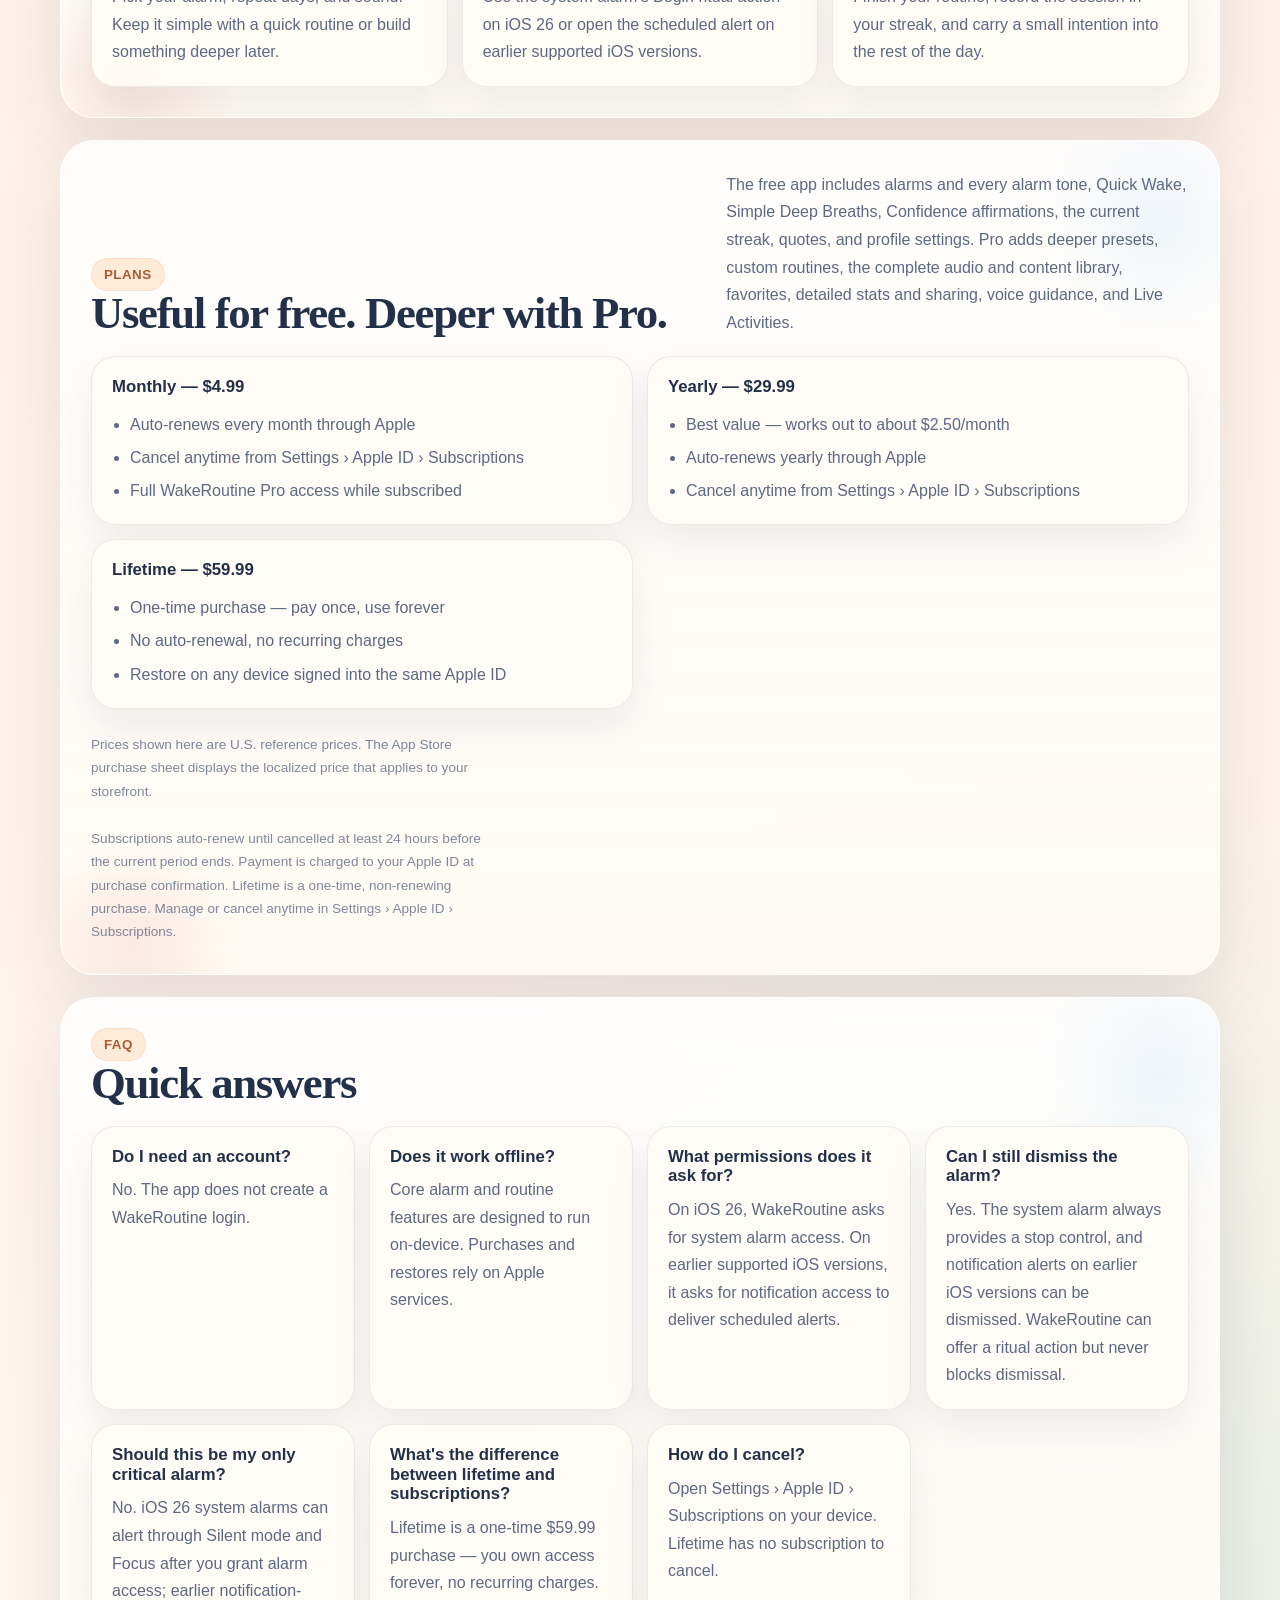
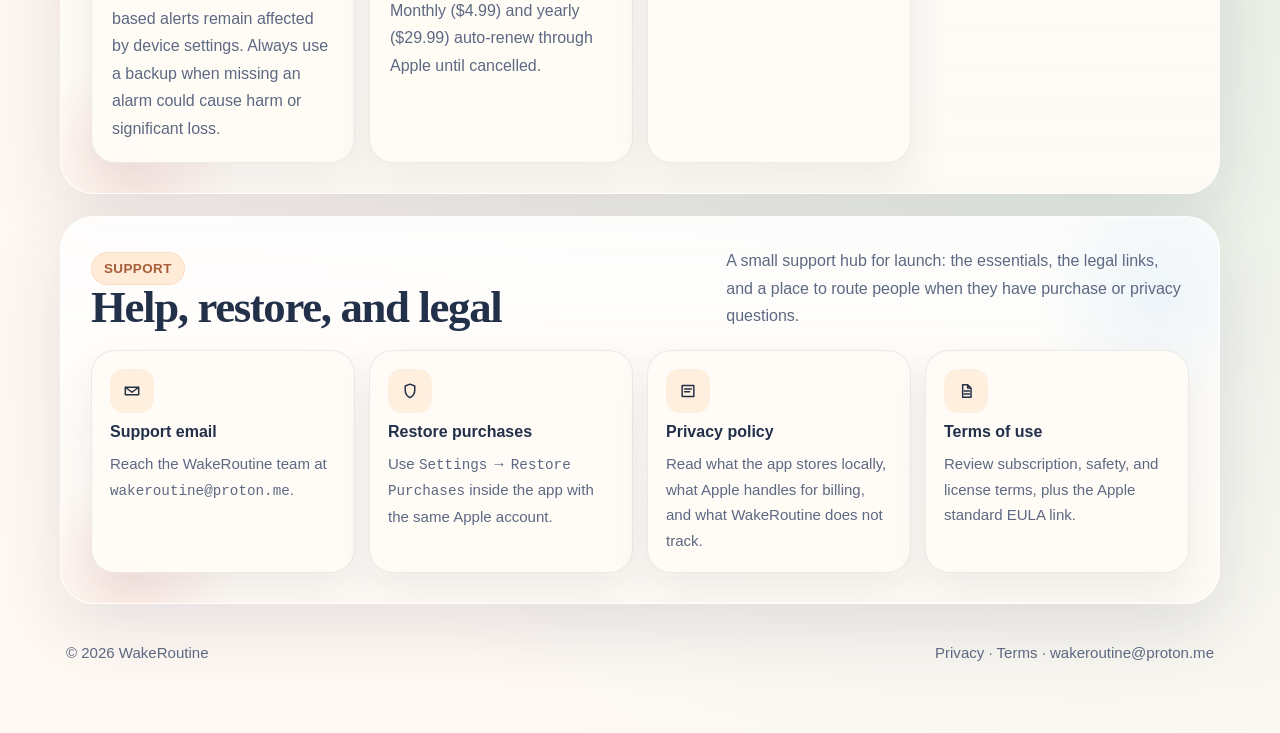
==== commit f91958e4: "Document iOS 26 system alarm behavior" ====
--- a/index.html
+++ b/index.html
@@ -169,7 +169,7 @@
           </article>
           <article class="flow-card">
             <h3>2. Begin your ritual</h3>
-            <p>Open the notification to begin breathing, affirmations, meditative tones, and a calming audio moment.</p>
+            <p>Use the system alarm’s Begin ritual action on iOS 26 or open the scheduled alert on earlier supported iOS versions.</p>
           </article>
           <article class="flow-card">
             <h3>3. Leave with intention</h3>
@@ -249,15 +249,15 @@
           </article>
           <article class="faq-card">
             <h3>What permissions does it ask for?</h3>
-            <p>WakeRoutine asks for notification access so iOS can deliver scheduled alarm alerts.</p>
+            <p>On iOS 26, WakeRoutine asks for system alarm access. On earlier supported iOS versions, it asks for notification access to deliver scheduled alerts.</p>
           </article>
           <article class="faq-card">
             <h3>Can I still dismiss the alarm?</h3>
-            <p>Yes. iOS notifications can always be dismissed. WakeRoutine can prompt you to begin a ritual after an alert, but it cannot block notification dismissal.</p>
+            <p>Yes. The system alarm always provides a stop control, and notification alerts on earlier iOS versions can be dismissed. WakeRoutine can offer a ritual action but never blocks dismissal.</p>
           </article>
           <article class="faq-card">
             <h3>Should this be my only critical alarm?</h3>
-            <p>No. Notification delivery can be affected by device settings, Focus, volume, or system behavior. Use a separate backup alarm whenever missing one could cause harm or significant loss.</p>
+            <p>No. iOS 26 system alarms can alert through Silent mode and Focus after you grant alarm access; earlier notification-based alerts remain affected by device settings. Always use a backup when missing an alarm could cause harm or significant loss.</p>
           </article>
           <article class="faq-card">
             <h3>What's the difference between lifetime and subscriptions?</h3>
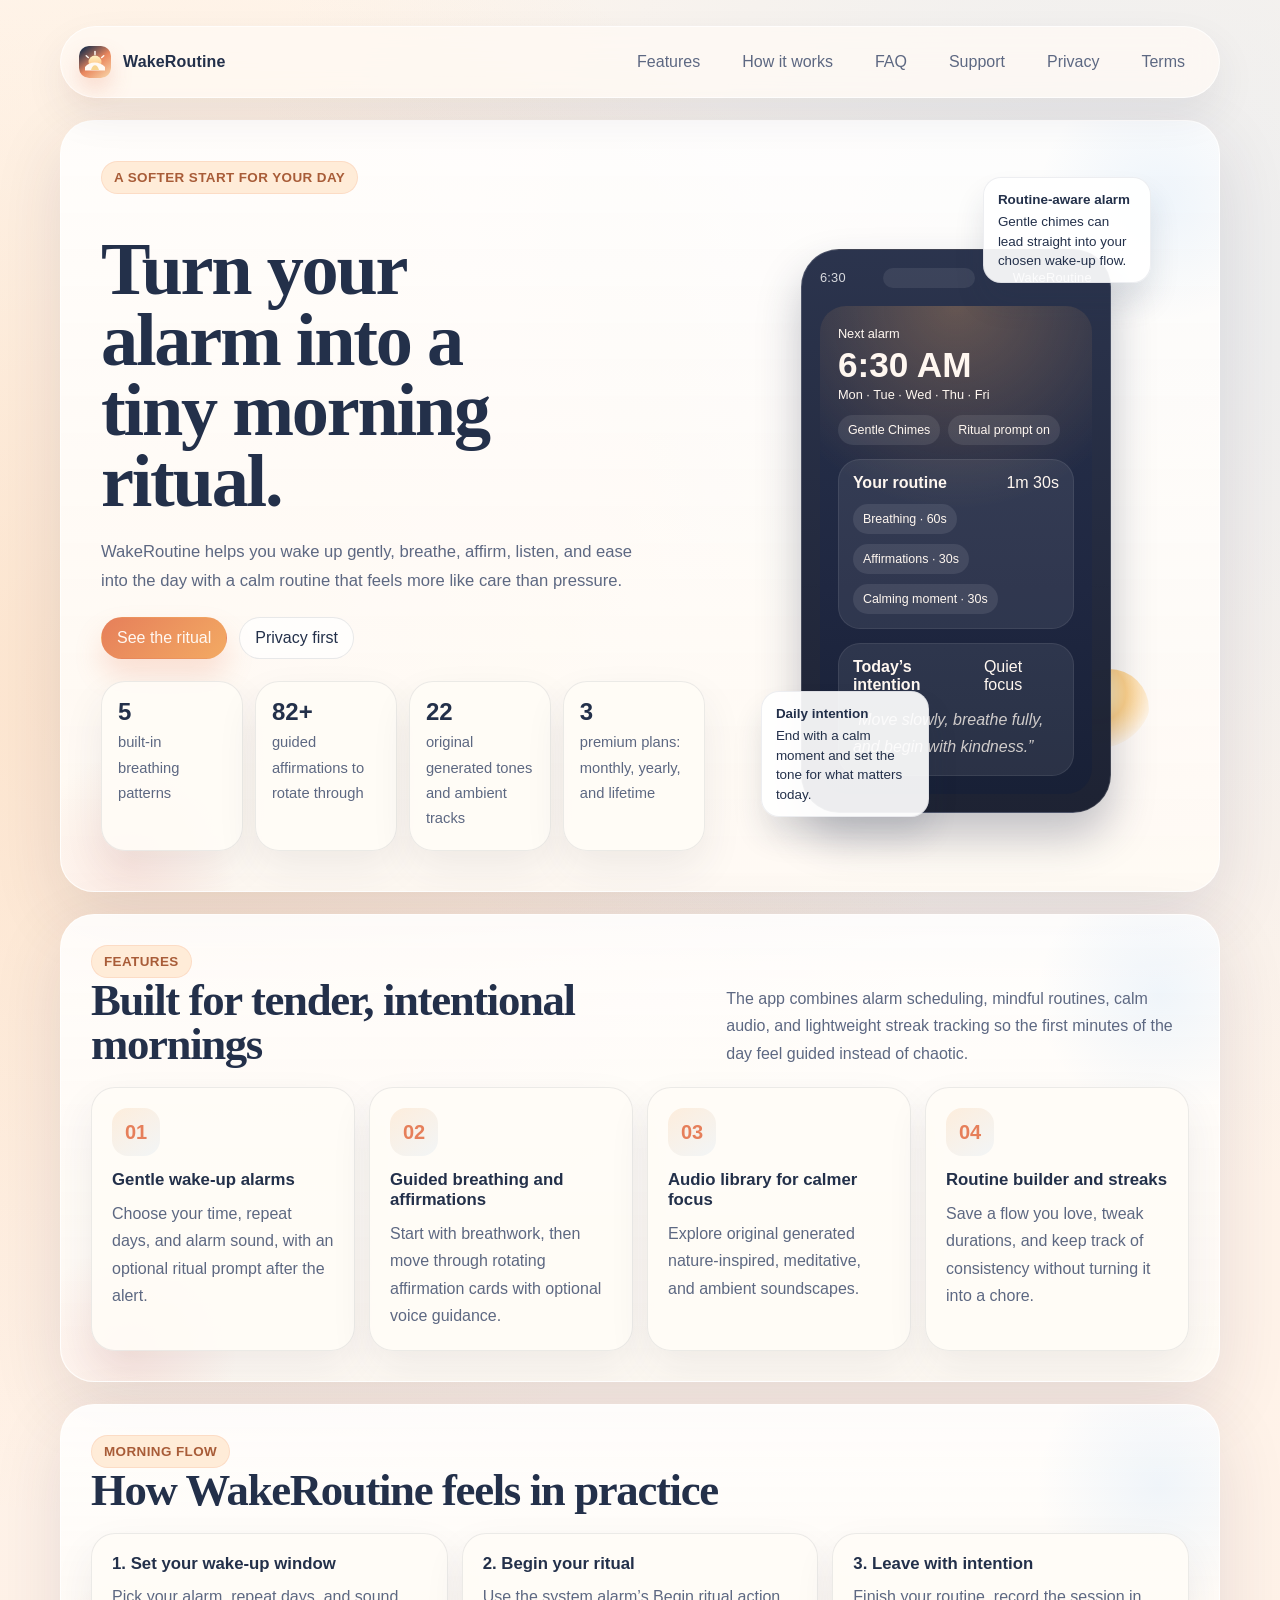
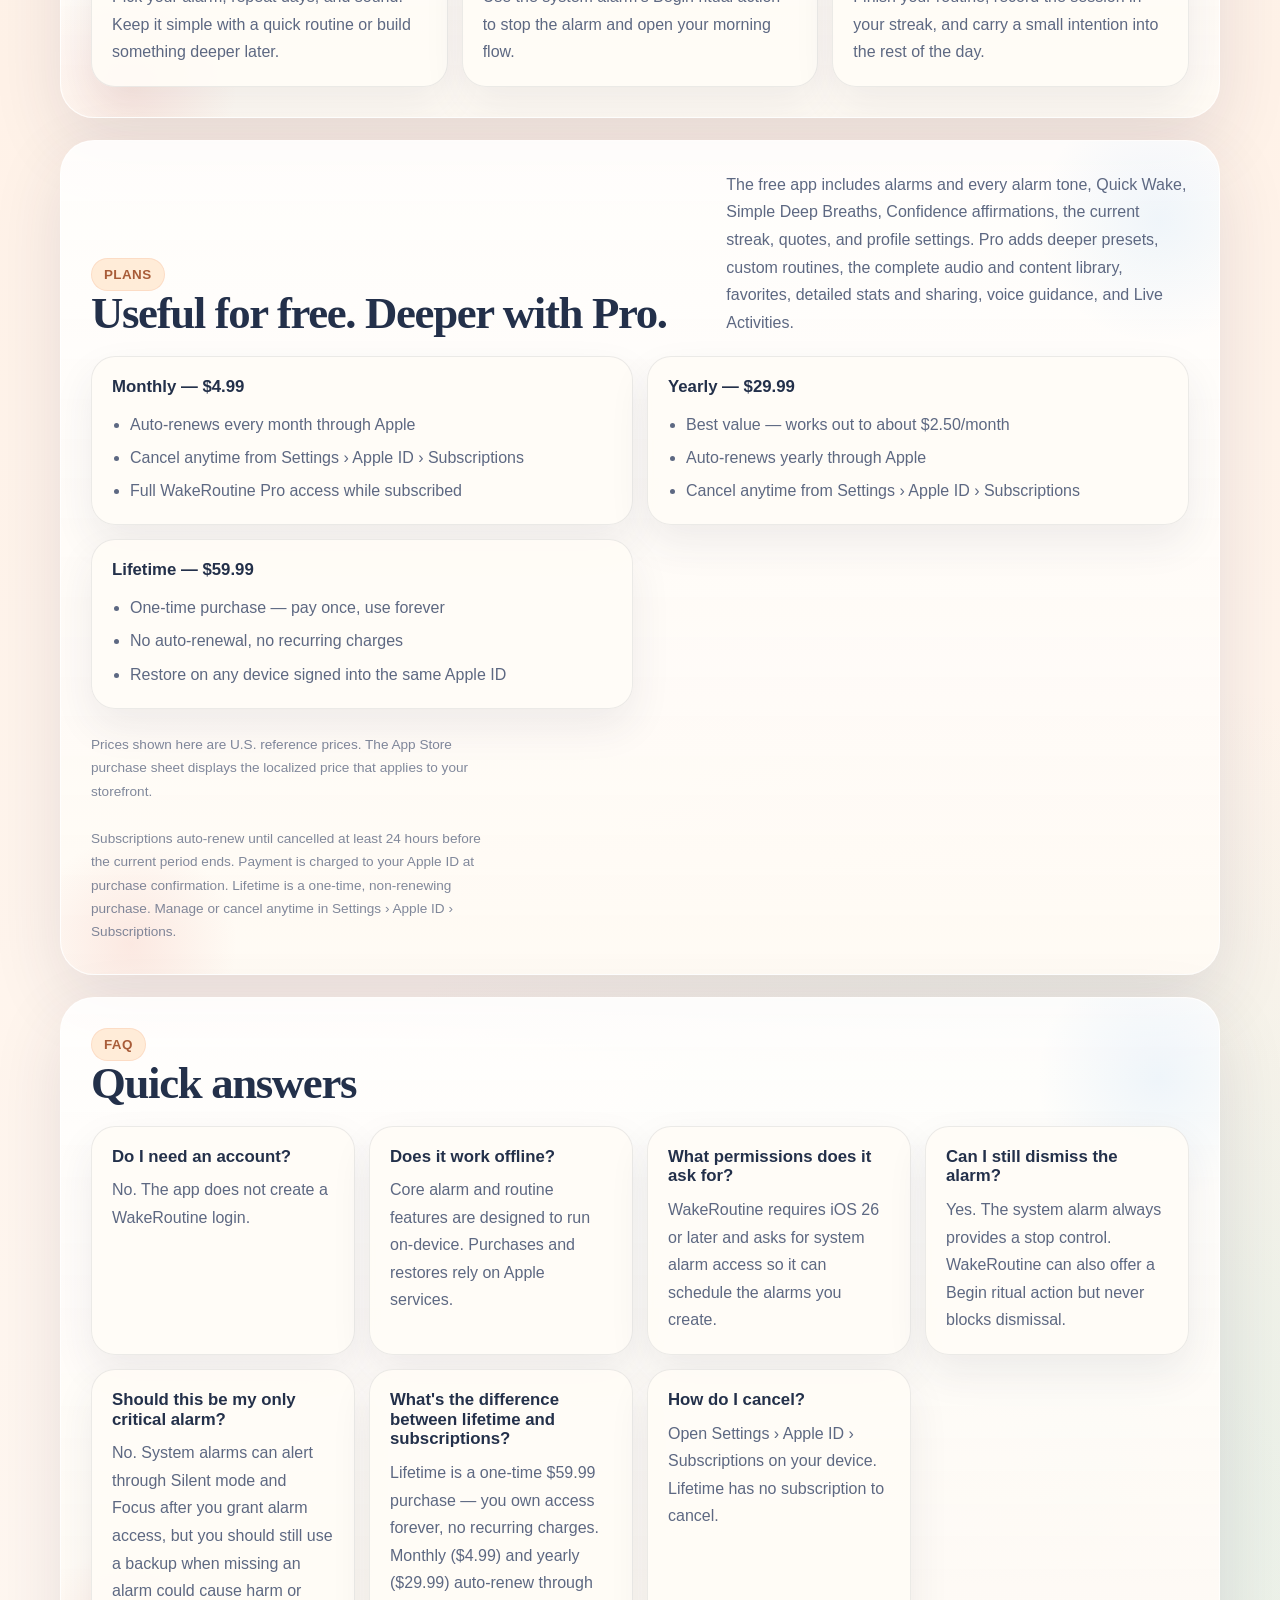
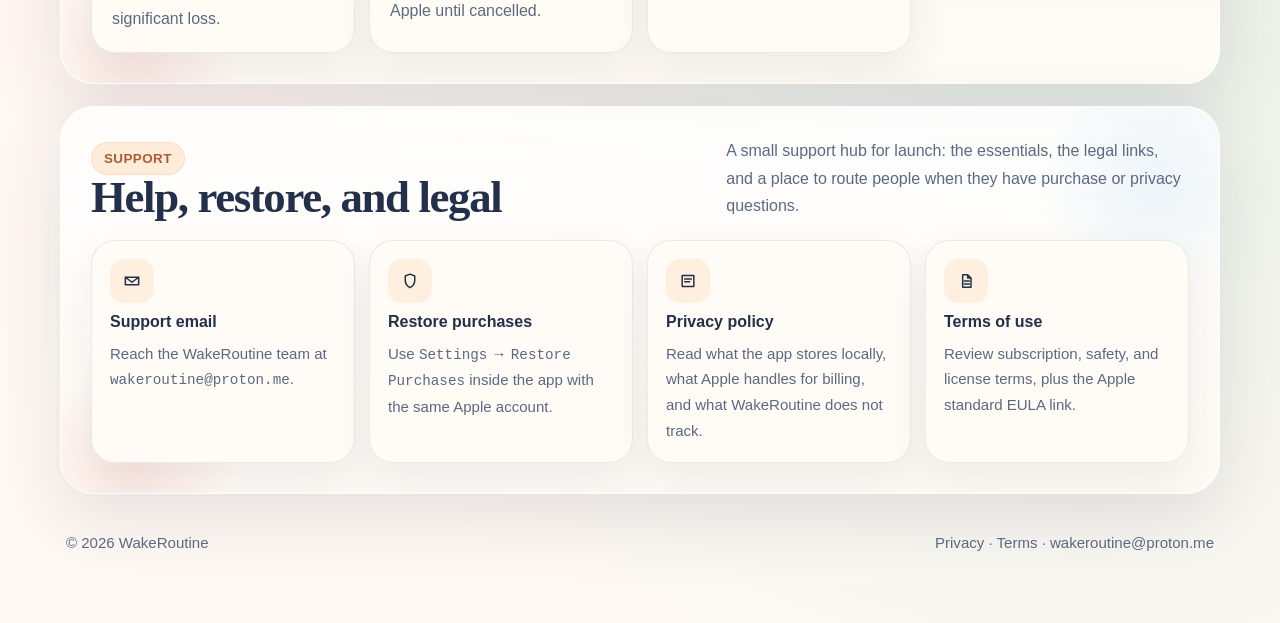
==== commit eca90d95: "Require iOS 26 system alarms" ====
--- a/index.html
+++ b/index.html
@@ -169,7 +169,7 @@
           </article>
           <article class="flow-card">
             <h3>2. Begin your ritual</h3>
-            <p>Use the system alarm’s Begin ritual action on iOS 26 or open the scheduled alert on earlier supported iOS versions.</p>
+            <p>Use the system alarm’s Begin ritual action to stop the alarm and open your morning flow.</p>
           </article>
           <article class="flow-card">
             <h3>3. Leave with intention</h3>
@@ -249,15 +249,15 @@
           </article>
           <article class="faq-card">
             <h3>What permissions does it ask for?</h3>
-            <p>On iOS 26, WakeRoutine asks for system alarm access. On earlier supported iOS versions, it asks for notification access to deliver scheduled alerts.</p>
+            <p>WakeRoutine requires iOS 26 or later and asks for system alarm access so it can schedule the alarms you create.</p>
           </article>
           <article class="faq-card">
             <h3>Can I still dismiss the alarm?</h3>
-            <p>Yes. The system alarm always provides a stop control, and notification alerts on earlier iOS versions can be dismissed. WakeRoutine can offer a ritual action but never blocks dismissal.</p>
+            <p>Yes. The system alarm always provides a stop control. WakeRoutine can also offer a Begin ritual action but never blocks dismissal.</p>
           </article>
           <article class="faq-card">
             <h3>Should this be my only critical alarm?</h3>
-            <p>No. iOS 26 system alarms can alert through Silent mode and Focus after you grant alarm access; earlier notification-based alerts remain affected by device settings. Always use a backup when missing an alarm could cause harm or significant loss.</p>
+            <p>No. System alarms can alert through Silent mode and Focus after you grant alarm access, but you should still use a backup when missing an alarm could cause harm or significant loss.</p>
           </article>
           <article class="faq-card">
             <h3>What's the difference between lifetime and subscriptions?</h3>
